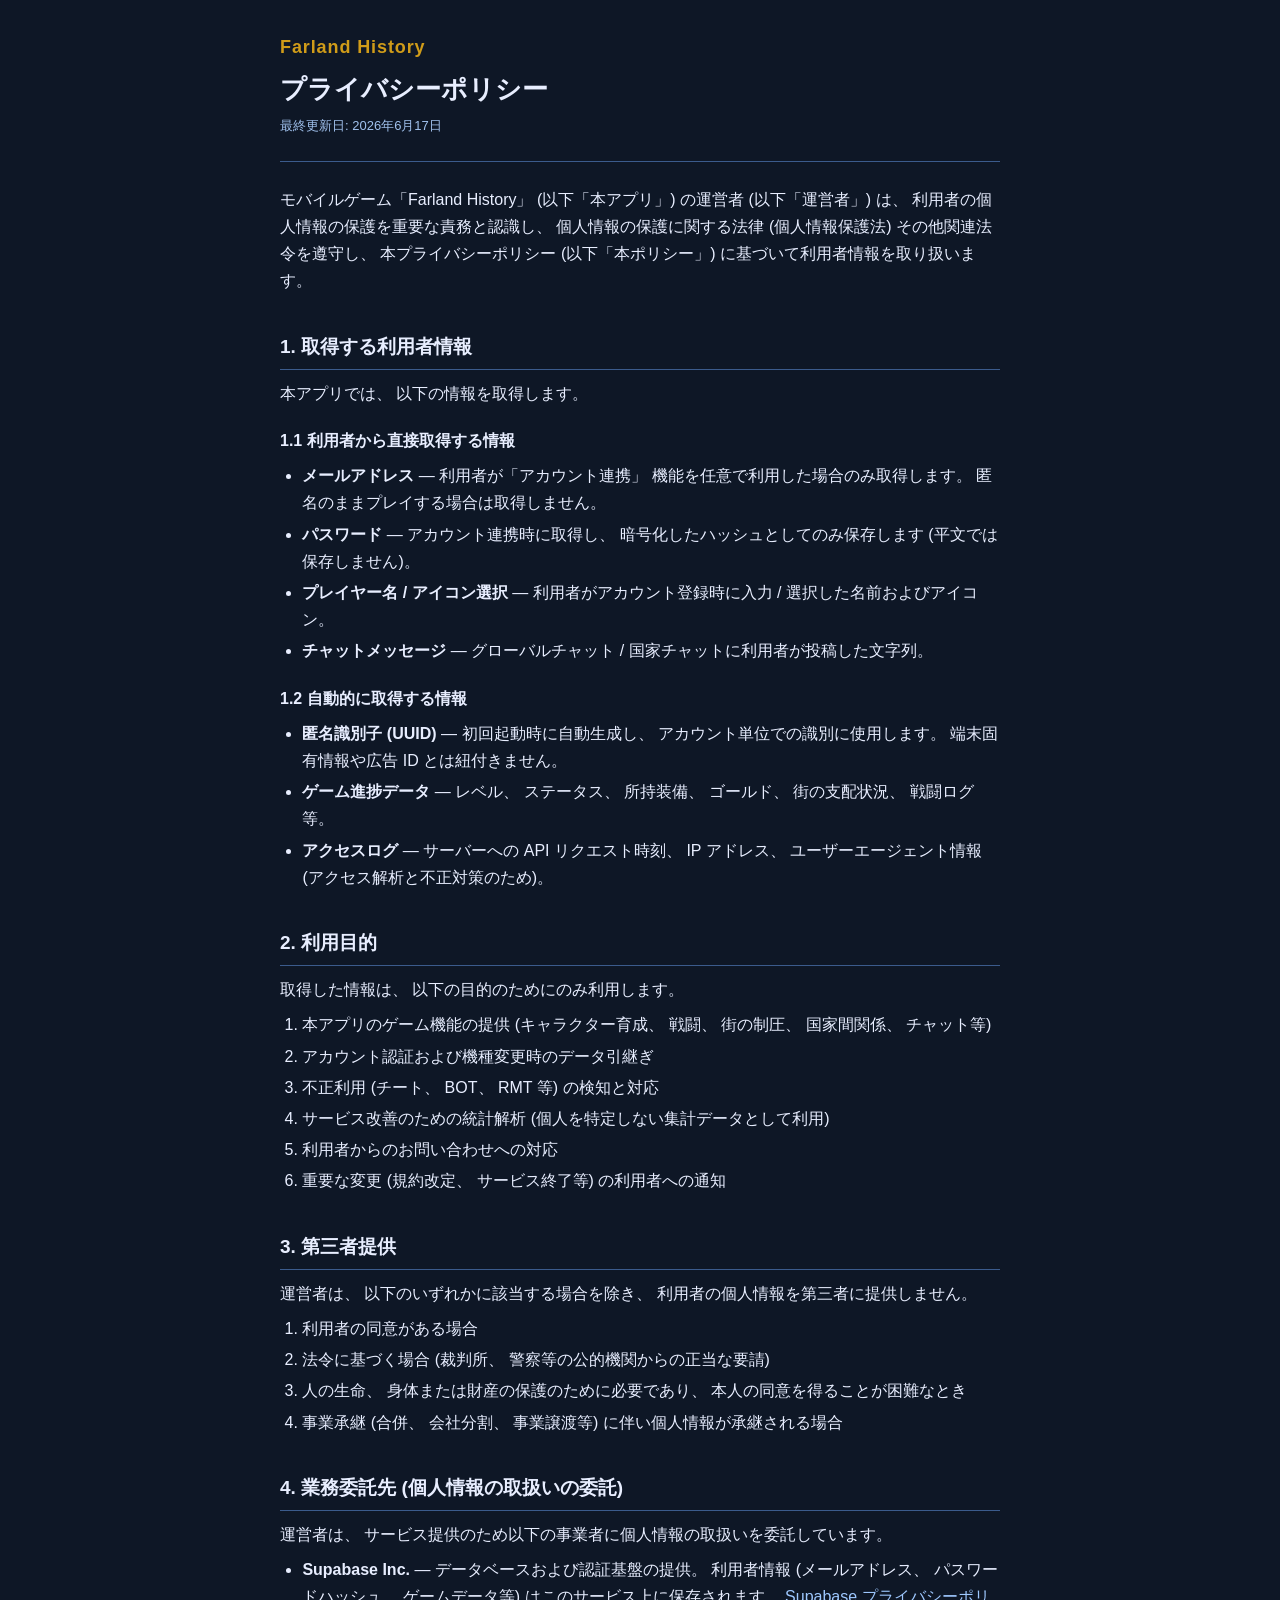
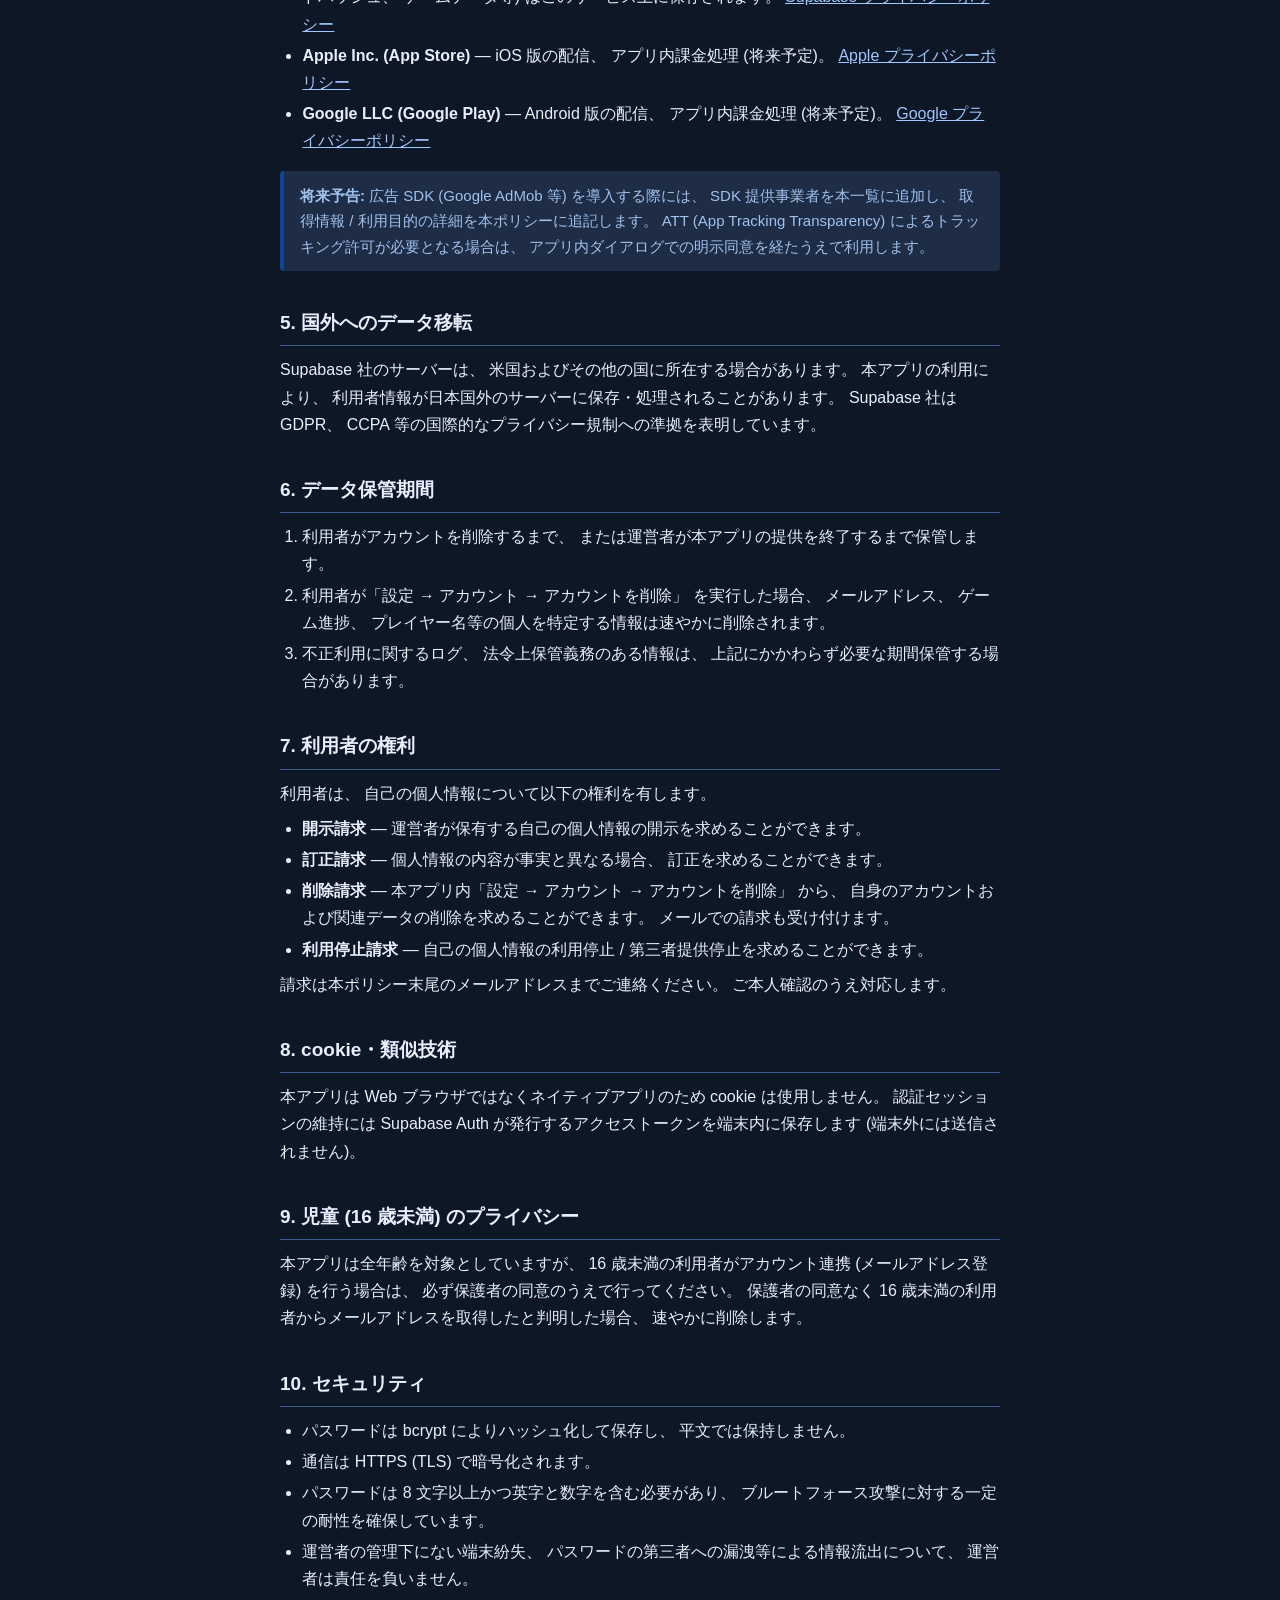
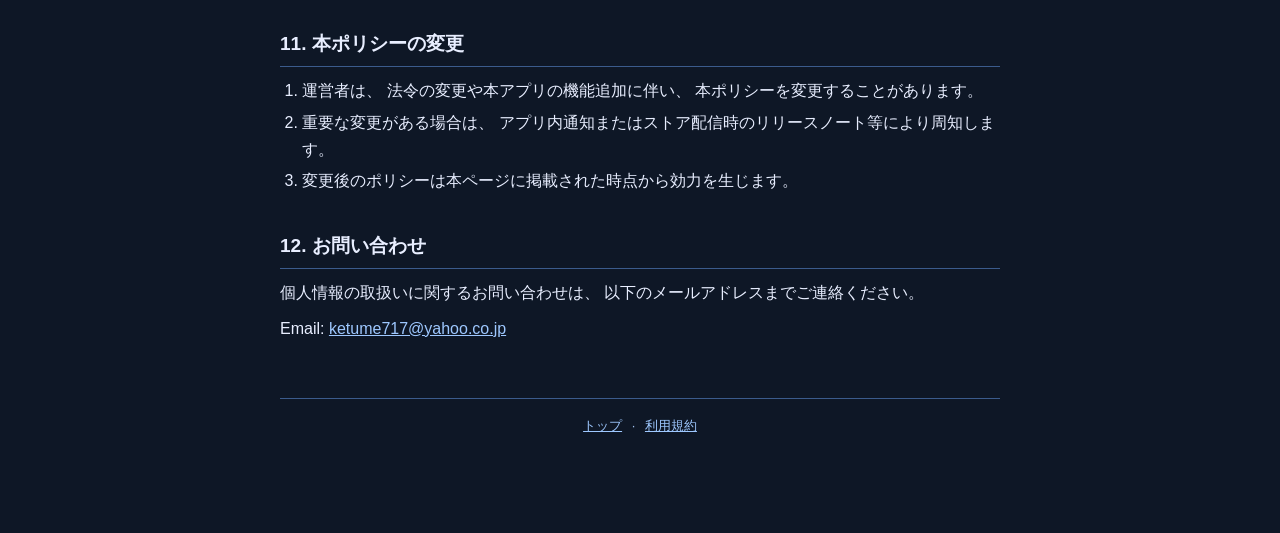
==== privacy.html @ f4b0f663 "ページ追加" ====
<!DOCTYPE html>
<html lang="ja">
<head>
  <meta charset="UTF-8">
  <meta name="viewport" content="width=device-width, initial-scale=1.0">
  <title>プライバシーポリシー — Farland History</title>
  <link rel="stylesheet" href="style.css">
</head>
<body>
  <div class="container">
    <header>
      <p class="brand">Farland History</p>
      <h1>プライバシーポリシー</h1>
      <p class="updated">最終更新日: 2026年6月17日</p>
    </header>

    <p>
      モバイルゲーム「Farland History」 (以下「本アプリ」) の運営者 (以下「運営者」) は、
      利用者の個人情報の保護を重要な責務と認識し、 個人情報の保護に関する法律 (個人情報保護法) その他関連法令を遵守し、
      本プライバシーポリシー (以下「本ポリシー」) に基づいて利用者情報を取り扱います。
    </p>

    <h2>1. 取得する利用者情報</h2>
    <p>本アプリでは、 以下の情報を取得します。</p>

    <h3>1.1 利用者から直接取得する情報</h3>
    <ul>
      <li><strong>メールアドレス</strong> — 利用者が「アカウント連携」 機能を任意で利用した場合のみ取得します。 匿名のままプレイする場合は取得しません。</li>
      <li><strong>パスワード</strong> — アカウント連携時に取得し、 暗号化したハッシュとしてのみ保存します (平文では保存しません)。</li>
      <li><strong>プレイヤー名 / アイコン選択</strong> — 利用者がアカウント登録時に入力 / 選択した名前およびアイコン。</li>
      <li><strong>チャットメッセージ</strong> — グローバルチャット / 国家チャットに利用者が投稿した文字列。</li>
    </ul>

    <h3>1.2 自動的に取得する情報</h3>
    <ul>
      <li><strong>匿名識別子 (UUID)</strong> — 初回起動時に自動生成し、 アカウント単位での識別に使用します。 端末固有情報や広告 ID とは紐付きません。</li>
      <li><strong>ゲーム進捗データ</strong> — レベル、 ステータス、 所持装備、 ゴールド、 街の支配状況、 戦闘ログ等。</li>
      <li><strong>アクセスログ</strong> — サーバーへの API リクエスト時刻、 IP アドレス、 ユーザーエージェント情報 (アクセス解析と不正対策のため)。</li>
    </ul>

    <h2>2. 利用目的</h2>
    <p>取得した情報は、 以下の目的のためにのみ利用します。</p>
    <ol>
      <li>本アプリのゲーム機能の提供 (キャラクター育成、 戦闘、 街の制圧、 国家間関係、 チャット等)</li>
      <li>アカウント認証および機種変更時のデータ引継ぎ</li>
      <li>不正利用 (チート、 BOT、 RMT 等) の検知と対応</li>
      <li>サービス改善のための統計解析 (個人を特定しない集計データとして利用)</li>
      <li>利用者からのお問い合わせへの対応</li>
      <li>重要な変更 (規約改定、 サービス終了等) の利用者への通知</li>
    </ol>

    <h2>3. 第三者提供</h2>
    <p>
      運営者は、 以下のいずれかに該当する場合を除き、 利用者の個人情報を第三者に提供しません。
    </p>
    <ol>
      <li>利用者の同意がある場合</li>
      <li>法令に基づく場合 (裁判所、 警察等の公的機関からの正当な要請)</li>
      <li>人の生命、 身体または財産の保護のために必要であり、 本人の同意を得ることが困難なとき</li>
      <li>事業承継 (合併、 会社分割、 事業譲渡等) に伴い個人情報が承継される場合</li>
    </ol>

    <h2>4. 業務委託先 (個人情報の取扱いの委託)</h2>
    <p>運営者は、 サービス提供のため以下の事業者に個人情報の取扱いを委託しています。</p>
    <ul>
      <li><strong>Supabase Inc.</strong> — データベースおよび認証基盤の提供。 利用者情報 (メールアドレス、 パスワードハッシュ、 ゲームデータ等) はこのサービス上に保存されます。
      <a href="https://supabase.com/privacy" target="_blank" rel="noopener">Supabase プライバシーポリシー</a></li>
      <li><strong>Apple Inc. (App Store)</strong> — iOS 版の配信、 アプリ内課金処理 (将来予定)。
      <a href="https://www.apple.com/legal/privacy/" target="_blank" rel="noopener">Apple プライバシーポリシー</a></li>
      <li><strong>Google LLC (Google Play)</strong> — Android 版の配信、 アプリ内課金処理 (将来予定)。
      <a href="https://policies.google.com/privacy" target="_blank" rel="noopener">Google プライバシーポリシー</a></li>
    </ul>

    <div class="note">
      <strong>将来予告:</strong> 広告 SDK (Google AdMob 等) を導入する際には、 SDK 提供事業者を本一覧に追加し、
      取得情報 / 利用目的の詳細を本ポリシーに追記します。 ATT (App Tracking Transparency) によるトラッキング許可が必要となる場合は、
      アプリ内ダイアログでの明示同意を経たうえで利用します。
    </div>

    <h2>5. 国外へのデータ移転</h2>
    <p>
      Supabase 社のサーバーは、 米国およびその他の国に所在する場合があります。 本アプリの利用により、 利用者情報が日本国外のサーバーに保存・処理されることがあります。
      Supabase 社は GDPR、 CCPA 等の国際的なプライバシー規制への準拠を表明しています。
    </p>

    <h2>6. データ保管期間</h2>
    <ol>
      <li>利用者がアカウントを削除するまで、 または運営者が本アプリの提供を終了するまで保管します。</li>
      <li>利用者が「設定 → アカウント → アカウントを削除」 を実行した場合、 メールアドレス、 ゲーム進捗、 プレイヤー名等の個人を特定する情報は速やかに削除されます。</li>
      <li>不正利用に関するログ、 法令上保管義務のある情報は、 上記にかかわらず必要な期間保管する場合があります。</li>
    </ol>

    <h2>7. 利用者の権利</h2>
    <p>利用者は、 自己の個人情報について以下の権利を有します。</p>
    <ul>
      <li><strong>開示請求</strong> — 運営者が保有する自己の個人情報の開示を求めることができます。</li>
      <li><strong>訂正請求</strong> — 個人情報の内容が事実と異なる場合、 訂正を求めることができます。</li>
      <li><strong>削除請求</strong> — 本アプリ内「設定 → アカウント → アカウントを削除」 から、 自身のアカウントおよび関連データの削除を求めることができます。 メールでの請求も受け付けます。</li>
      <li><strong>利用停止請求</strong> — 自己の個人情報の利用停止 / 第三者提供停止を求めることができます。</li>
    </ul>
    <p>請求は本ポリシー末尾のメールアドレスまでご連絡ください。 ご本人確認のうえ対応します。</p>

    <h2>8. cookie・類似技術</h2>
    <p>
      本アプリは Web ブラウザではなくネイティブアプリのため cookie は使用しません。 認証セッションの維持には Supabase Auth が発行するアクセストークンを端末内に保存します
      (端末外には送信されません)。
    </p>

    <h2>9. 児童 (16 歳未満) のプライバシー</h2>
    <p>
      本アプリは全年齢を対象としていますが、 16 歳未満の利用者がアカウント連携 (メールアドレス登録) を行う場合は、 必ず保護者の同意のうえで行ってください。
      保護者の同意なく 16 歳未満の利用者からメールアドレスを取得したと判明した場合、 速やかに削除します。
    </p>

    <h2>10. セキュリティ</h2>
    <ul>
      <li>パスワードは bcrypt によりハッシュ化して保存し、 平文では保持しません。</li>
      <li>通信は HTTPS (TLS) で暗号化されます。</li>
      <li>パスワードは 8 文字以上かつ英字と数字を含む必要があり、 ブルートフォース攻撃に対する一定の耐性を確保しています。</li>
      <li>運営者の管理下にない端末紛失、 パスワードの第三者への漏洩等による情報流出について、 運営者は責任を負いません。</li>
    </ul>

    <h2>11. 本ポリシーの変更</h2>
    <ol>
      <li>運営者は、 法令の変更や本アプリの機能追加に伴い、 本ポリシーを変更することがあります。</li>
      <li>重要な変更がある場合は、 アプリ内通知またはストア配信時のリリースノート等により周知します。</li>
      <li>変更後のポリシーは本ページに掲載された時点から効力を生じます。</li>
    </ol>

    <h2>12. お問い合わせ</h2>
    <p>個人情報の取扱いに関するお問い合わせは、 以下のメールアドレスまでご連絡ください。</p>
    <p>Email: <a href="mailto:ketume717@yahoo.co.jp">ketume717@yahoo.co.jp</a></p>

    <footer>
      <a href="index.html">トップ</a> · <a href="terms.html">利用規約</a>
    </footer>
  </div>
</body>
</html>
---- style.css ----
/* Farland History — 利用規約 / プライバシーポリシー共通スタイル
 * アプリ本体の宇宙艦コンソール (ミッドナイトネイビー) パレットに合わせたダークテーマ
 */

:root {
  --bg: #0e1726;
  --panel: #1e2c46;
  --border: #3b5b8c;
  --text: #e8eeff;
  --muted: #a0c1ed;
  --link: #9ec8ff;
  --link-hover: #c3deff;
  --accent: #0e4694;
}

* {
  box-sizing: border-box;
}

html,
body {
  margin: 0;
  padding: 0;
  background: var(--bg);
  color: var(--text);
  font-family: -apple-system, BlinkMacSystemFont, "Segoe UI", "Hiragino Sans",
    "Hiragino Kaku Gothic ProN", "Noto Sans JP", "Meiryo", sans-serif;
  font-size: 16px;
  line-height: 1.7;
}

.container {
  max-width: 760px;
  margin: 0 auto;
  padding: 32px 20px 96px;
}

header {
  border-bottom: 1px solid var(--border);
  padding-bottom: 16px;
  margin-bottom: 24px;
}

header .brand {
  color: #d09c19;
  font-weight: 700;
  font-size: 18px;
  letter-spacing: 0.05em;
  margin: 0 0 4px;
}

h1 {
  font-size: 26px;
  margin: 0;
  color: var(--text);
}

.updated {
  color: var(--muted);
  font-size: 13px;
  margin-top: 4px;
}

h2 {
  font-size: 19px;
  margin-top: 36px;
  margin-bottom: 10px;
  padding-bottom: 6px;
  border-bottom: 1px solid var(--border);
  color: var(--text);
}

h3 {
  font-size: 16px;
  margin-top: 20px;
  margin-bottom: 8px;
  color: var(--text);
}

p {
  margin: 8px 0;
}

ul,
ol {
  padding-left: 1.4em;
  margin: 8px 0;
}

li {
  margin: 4px 0;
}

a {
  color: var(--link);
  text-decoration: underline;
}

a:hover {
  color: var(--link-hover);
}

.note {
  background: var(--panel);
  border-left: 4px solid var(--accent);
  padding: 12px 16px;
  margin: 16px 0;
  border-radius: 4px;
  color: var(--muted);
  font-size: 15px;
}

footer {
  margin-top: 56px;
  padding-top: 16px;
  border-top: 1px solid var(--border);
  color: var(--muted);
  font-size: 13px;
  text-align: center;
}

footer a {
  margin: 0 6px;
}

/* index ページ用 — リンクボタン */
.link-list {
  list-style: none;
  padding: 0;
  margin: 24px 0;
}

.link-list li {
  margin: 12px 0;
}

.link-list a {
  display: block;
  padding: 16px 20px;
  background: var(--panel);
  border: 1px solid var(--border);
  border-radius: 6px;
  color: var(--text);
  text-decoration: none;
  font-weight: 600;
}

.link-list a:hover {
  background: #25385a;
}

@media (max-width: 480px) {
  body {
    font-size: 15px;
  }
  .container {
    padding: 24px 16px 80px;
  }
  h1 {
    font-size: 22px;
  }
  h2 {
    font-size: 17px;
  }
}
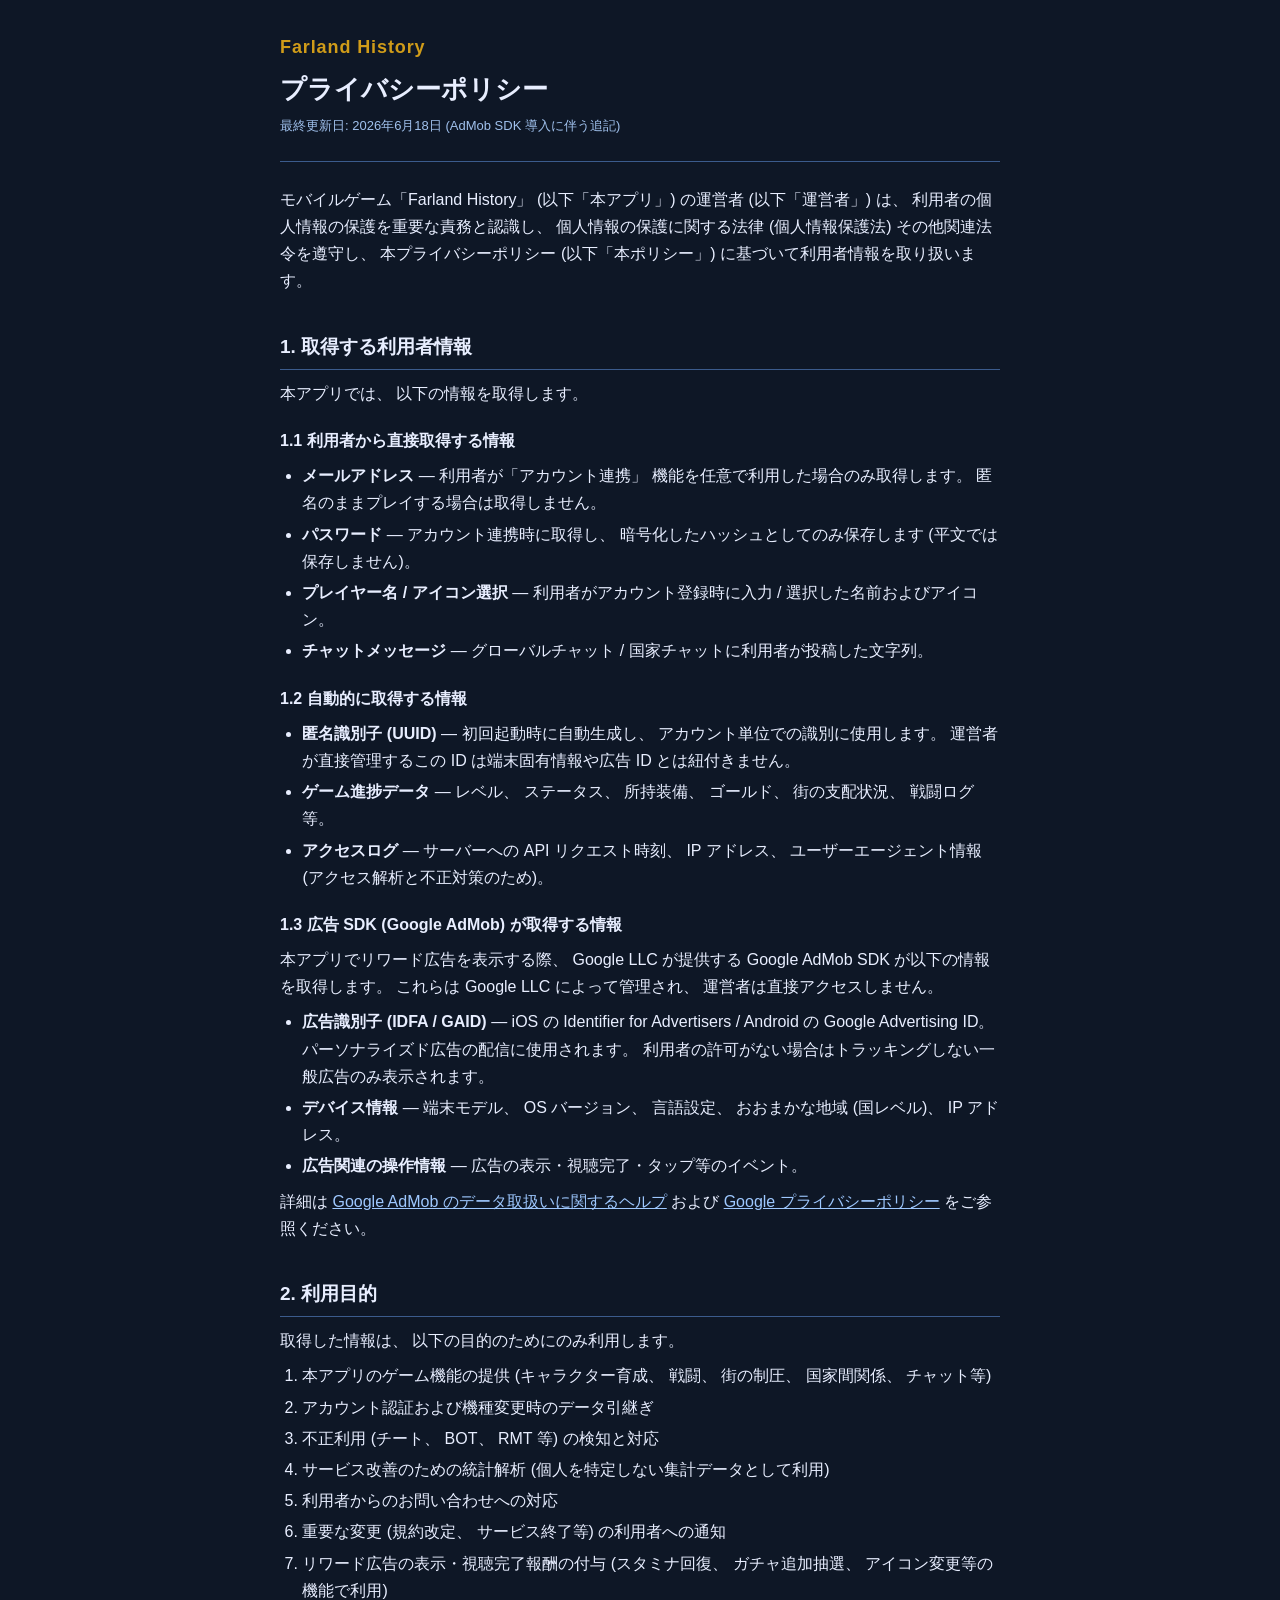
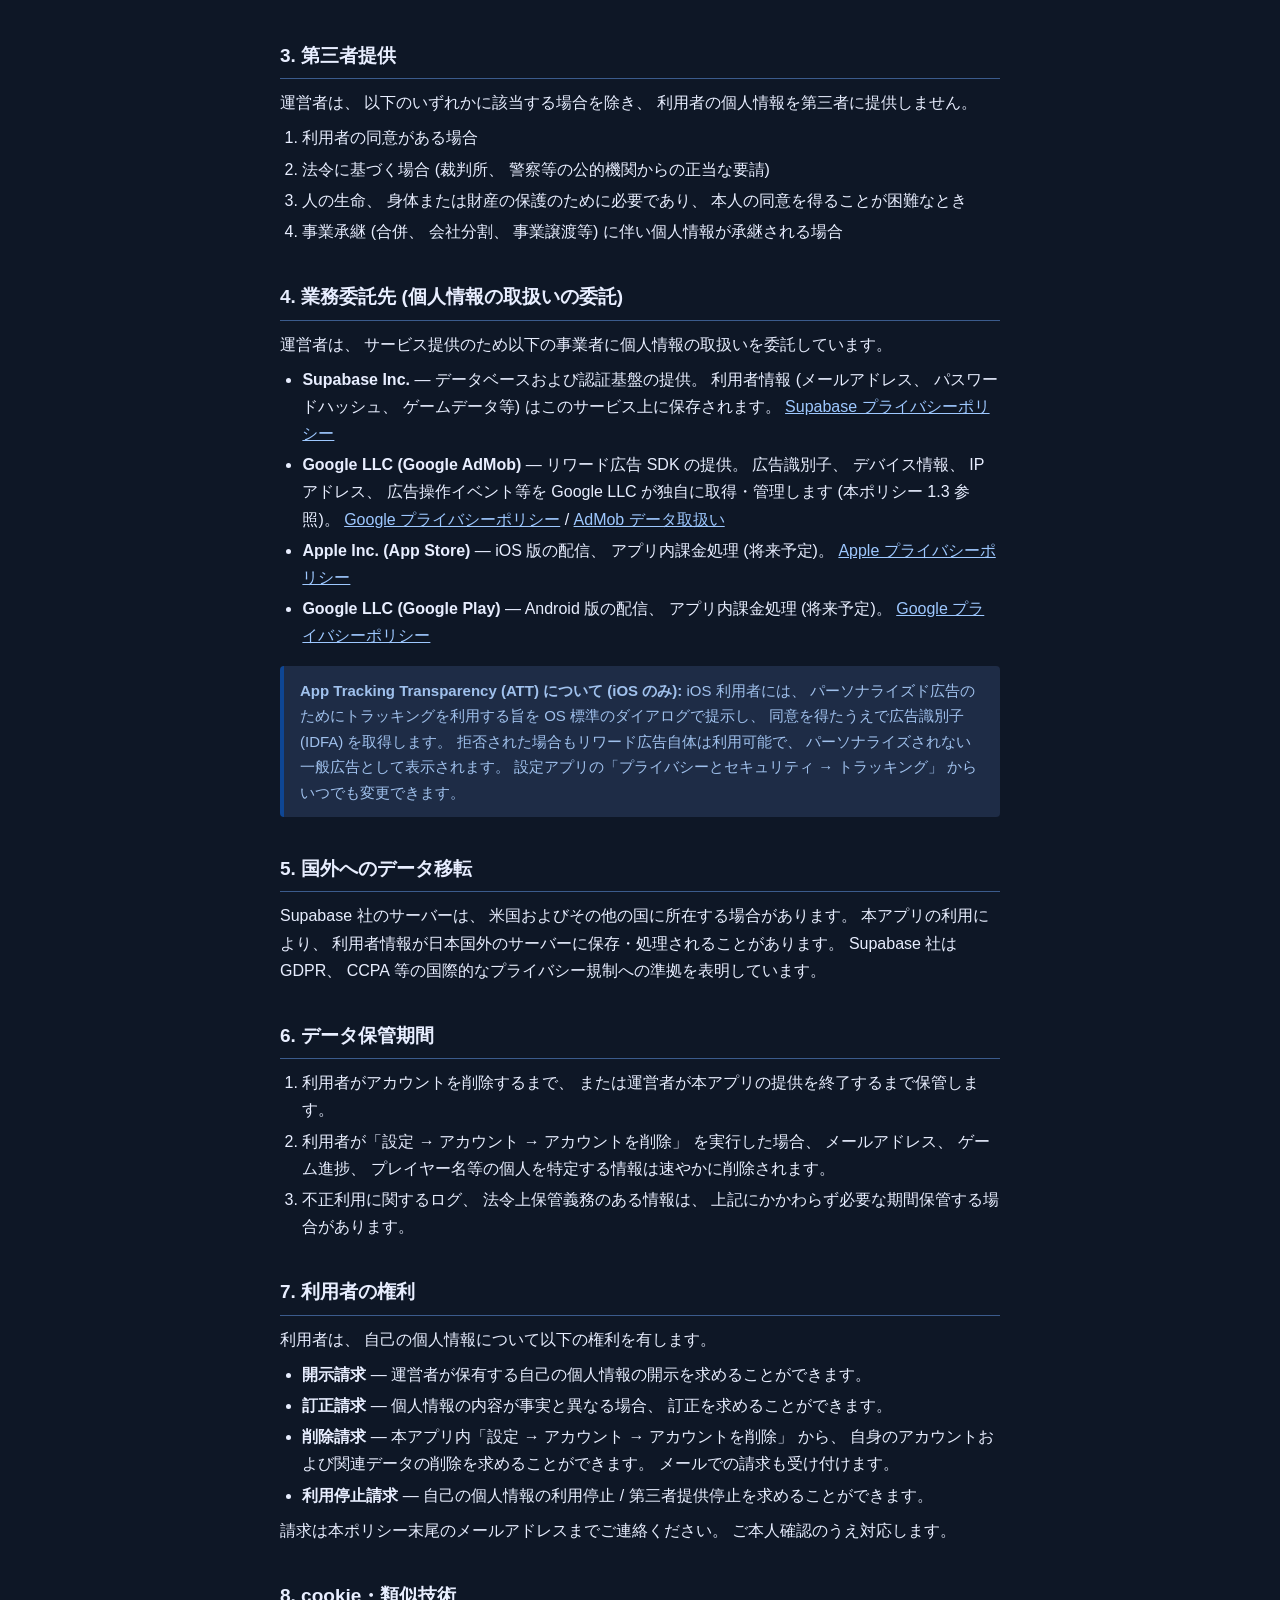
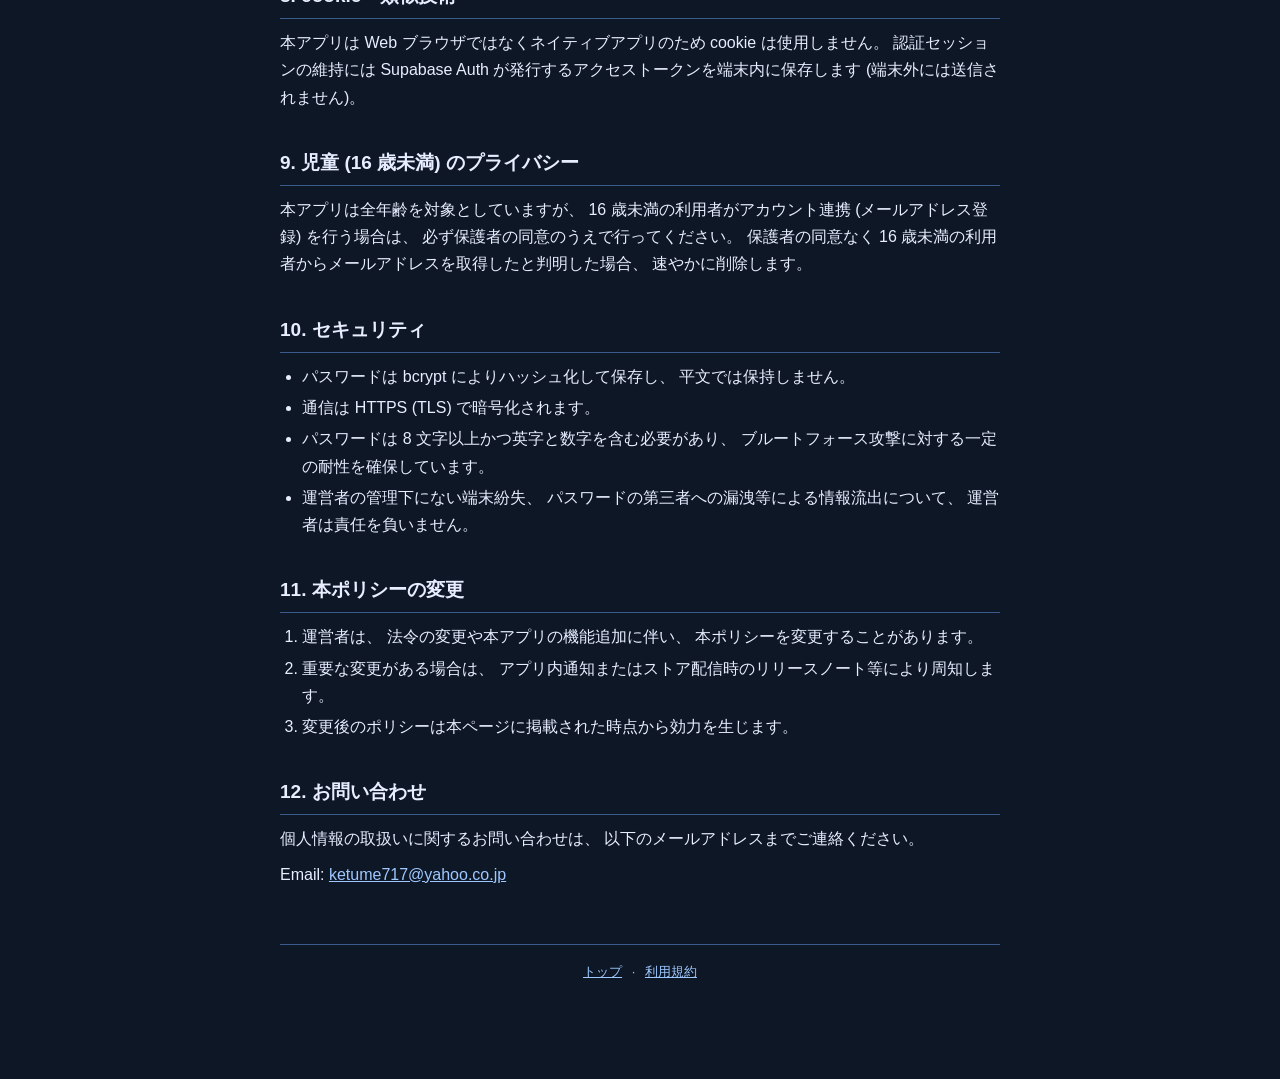
==== commit c0c8983f: "修正" ====
--- a/privacy.html
+++ b/privacy.html
@@ -11,7 +11,7 @@
     <header>
       <p class="brand">Farland History</p>
       <h1>プライバシーポリシー</h1>
-      <p class="updated">最終更新日: 2026年6月17日</p>
+      <p class="updated">最終更新日: 2026年6月18日 (AdMob SDK 導入に伴う追記)</p>
     </header>
 
     <p>
@@ -33,10 +33,19 @@
 
     <h3>1.2 自動的に取得する情報</h3>
     <ul>
-      <li><strong>匿名識別子 (UUID)</strong> — 初回起動時に自動生成し、 アカウント単位での識別に使用します。 端末固有情報や広告 ID とは紐付きません。</li>
+      <li><strong>匿名識別子 (UUID)</strong> — 初回起動時に自動生成し、 アカウント単位での識別に使用します。 運営者が直接管理するこの ID は端末固有情報や広告 ID とは紐付きません。</li>
       <li><strong>ゲーム進捗データ</strong> — レベル、 ステータス、 所持装備、 ゴールド、 街の支配状況、 戦闘ログ等。</li>
       <li><strong>アクセスログ</strong> — サーバーへの API リクエスト時刻、 IP アドレス、 ユーザーエージェント情報 (アクセス解析と不正対策のため)。</li>
     </ul>
+
+    <h3>1.3 広告 SDK (Google AdMob) が取得する情報</h3>
+    <p>本アプリでリワード広告を表示する際、 Google LLC が提供する Google AdMob SDK が以下の情報を取得します。 これらは Google LLC によって管理され、 運営者は直接アクセスしません。</p>
+    <ul>
+      <li><strong>広告識別子 (IDFA / GAID)</strong> — iOS の Identifier for Advertisers / Android の Google Advertising ID。 パーソナライズド広告の配信に使用されます。 利用者の許可がない場合はトラッキングしない一般広告のみ表示されます。</li>
+      <li><strong>デバイス情報</strong> — 端末モデル、 OS バージョン、 言語設定、 おおまかな地域 (国レベル)、 IP アドレス。</li>
+      <li><strong>広告関連の操作情報</strong> — 広告の表示・視聴完了・タップ等のイベント。</li>
+    </ul>
+    <p>詳細は <a href="https://support.google.com/admob/answer/6128543" target="_blank" rel="noopener">Google AdMob のデータ取扱いに関するヘルプ</a> および <a href="https://policies.google.com/privacy" target="_blank" rel="noopener">Google プライバシーポリシー</a> をご参照ください。</p>
 
     <h2>2. 利用目的</h2>
     <p>取得した情報は、 以下の目的のためにのみ利用します。</p>
@@ -47,6 +56,7 @@
       <li>サービス改善のための統計解析 (個人を特定しない集計データとして利用)</li>
       <li>利用者からのお問い合わせへの対応</li>
       <li>重要な変更 (規約改定、 サービス終了等) の利用者への通知</li>
+      <li>リワード広告の表示・視聴完了報酬の付与 (スタミナ回復、 ガチャ追加抽選、 アイコン変更等の機能で利用)</li>
     </ol>
 
     <h2>3. 第三者提供</h2>
@@ -65,6 +75,9 @@
     <ul>
       <li><strong>Supabase Inc.</strong> — データベースおよび認証基盤の提供。 利用者情報 (メールアドレス、 パスワードハッシュ、 ゲームデータ等) はこのサービス上に保存されます。
       <a href="https://supabase.com/privacy" target="_blank" rel="noopener">Supabase プライバシーポリシー</a></li>
+      <li><strong>Google LLC (Google AdMob)</strong> — リワード広告 SDK の提供。 広告識別子、 デバイス情報、 IP アドレス、 広告操作イベント等を Google LLC が独自に取得・管理します (本ポリシー 1.3 参照)。
+      <a href="https://policies.google.com/privacy" target="_blank" rel="noopener">Google プライバシーポリシー</a> /
+      <a href="https://support.google.com/admob/answer/6128543" target="_blank" rel="noopener">AdMob データ取扱い</a></li>
       <li><strong>Apple Inc. (App Store)</strong> — iOS 版の配信、 アプリ内課金処理 (将来予定)。
       <a href="https://www.apple.com/legal/privacy/" target="_blank" rel="noopener">Apple プライバシーポリシー</a></li>
       <li><strong>Google LLC (Google Play)</strong> — Android 版の配信、 アプリ内課金処理 (将来予定)。
@@ -72,9 +85,10 @@
     </ul>
 
     <div class="note">
-      <strong>将来予告:</strong> 広告 SDK (Google AdMob 等) を導入する際には、 SDK 提供事業者を本一覧に追加し、
-      取得情報 / 利用目的の詳細を本ポリシーに追記します。 ATT (App Tracking Transparency) によるトラッキング許可が必要となる場合は、
-      アプリ内ダイアログでの明示同意を経たうえで利用します。
+      <strong>App Tracking Transparency (ATT) について (iOS のみ):</strong>
+      iOS 利用者には、 パーソナライズド広告のためにトラッキングを利用する旨を OS 標準のダイアログで提示し、 同意を得たうえで広告識別子 (IDFA) を取得します。
+      拒否された場合もリワード広告自体は利用可能で、 パーソナライズされない一般広告として表示されます。
+      設定アプリの「プライバシーとセキュリティ → トラッキング」 からいつでも変更できます。
     </div>
 
     <h2>5. 国外へのデータ移転</h2>
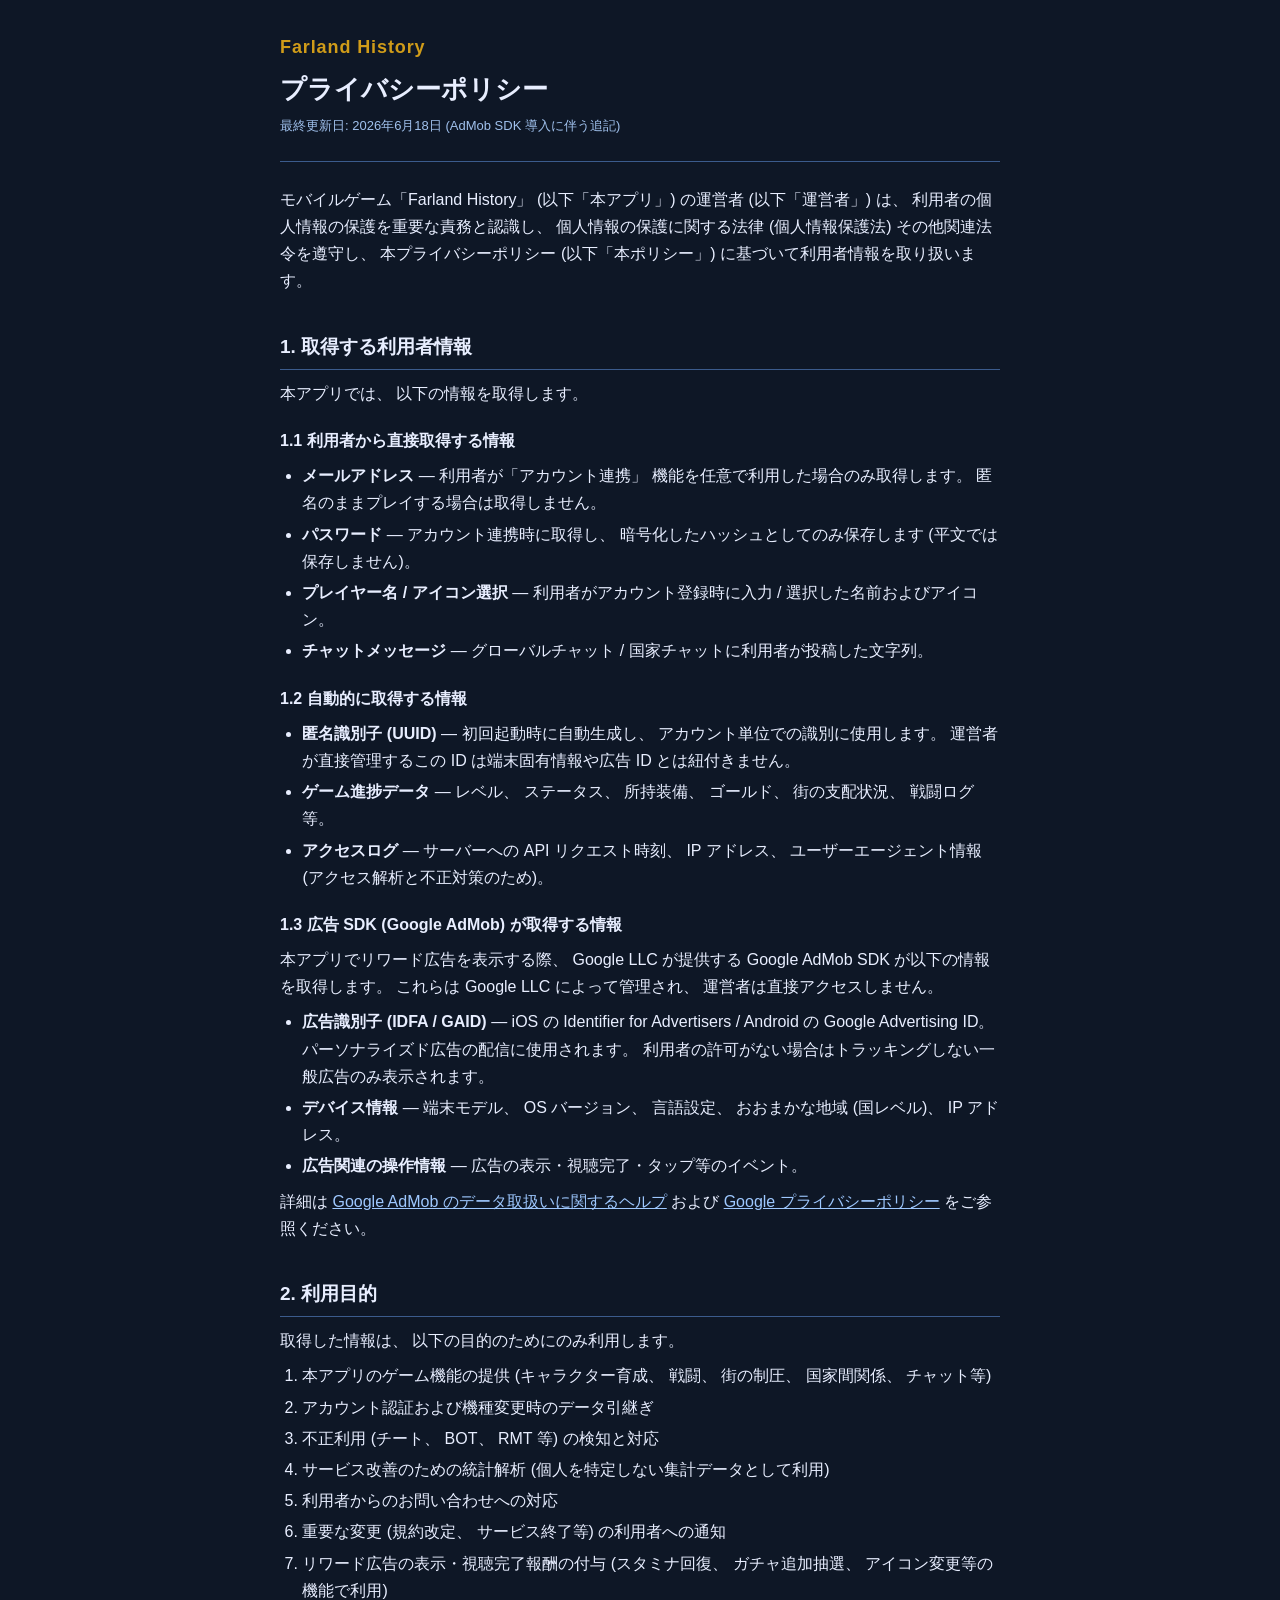
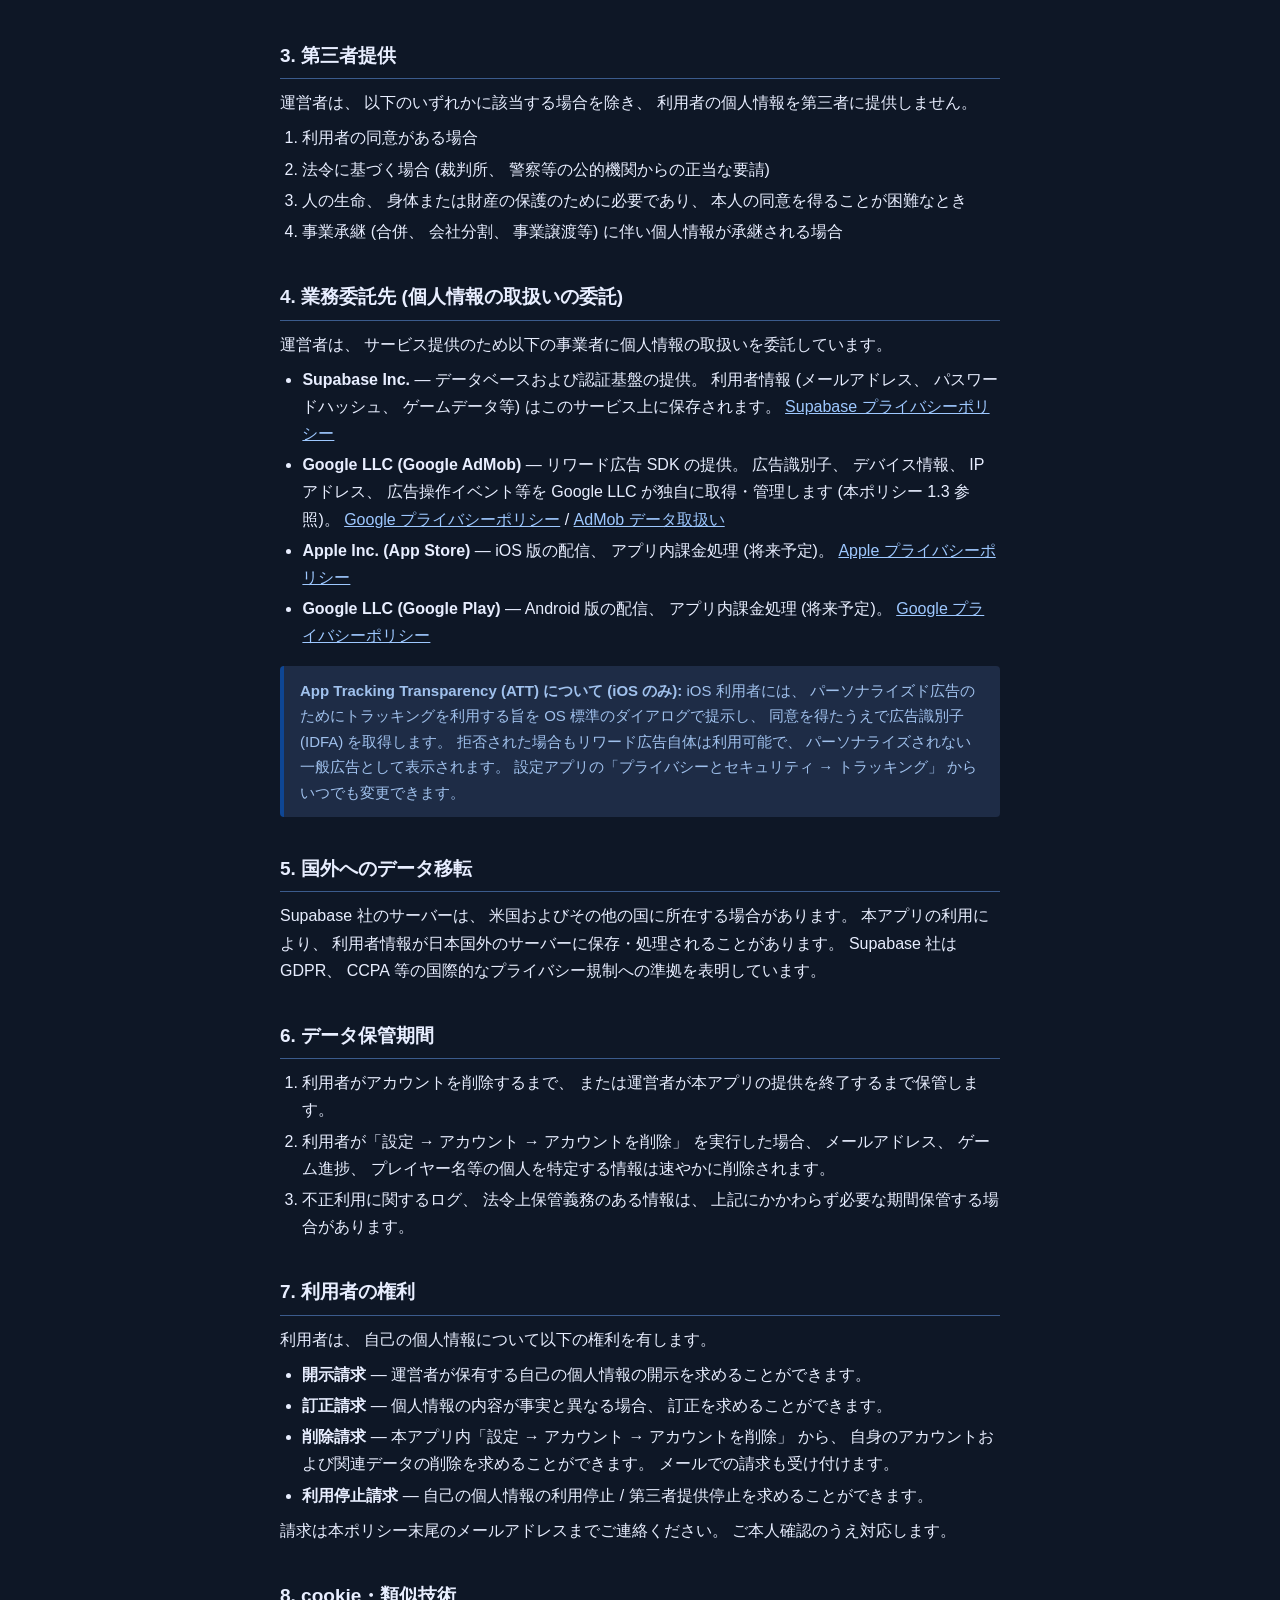
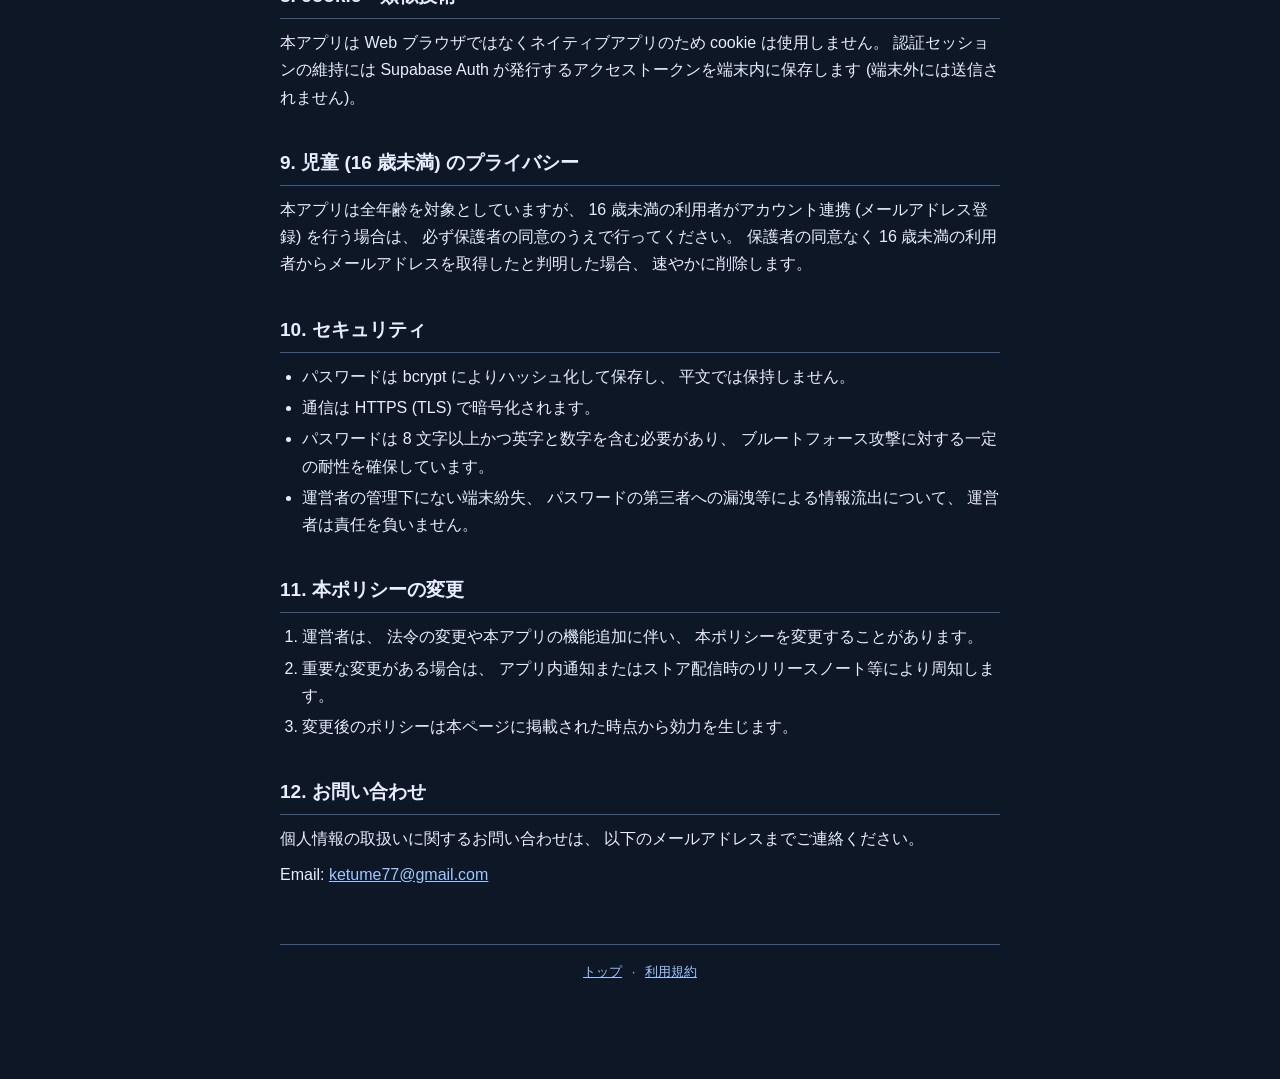
==== commit 2455dcef: "連絡先メールアドレスを ketume77@gmail.com に変更 Co-Authored-By: Claude Opus 4.7 (1M context) <noreply@anthropic.c" ====
--- a/privacy.html
+++ b/privacy.html
@@ -143,7 +143,7 @@
 
     <h2>12. お問い合わせ</h2>
     <p>個人情報の取扱いに関するお問い合わせは、 以下のメールアドレスまでご連絡ください。</p>
-    <p>Email: <a href="mailto:ketume717@yahoo.co.jp">ketume717@yahoo.co.jp</a></p>
+    <p>Email: <a href="mailto:ketume77@gmail.com">ketume77@gmail.com</a></p>
 
     <footer>
       <a href="index.html">トップ</a> · <a href="terms.html">利用規約</a>
